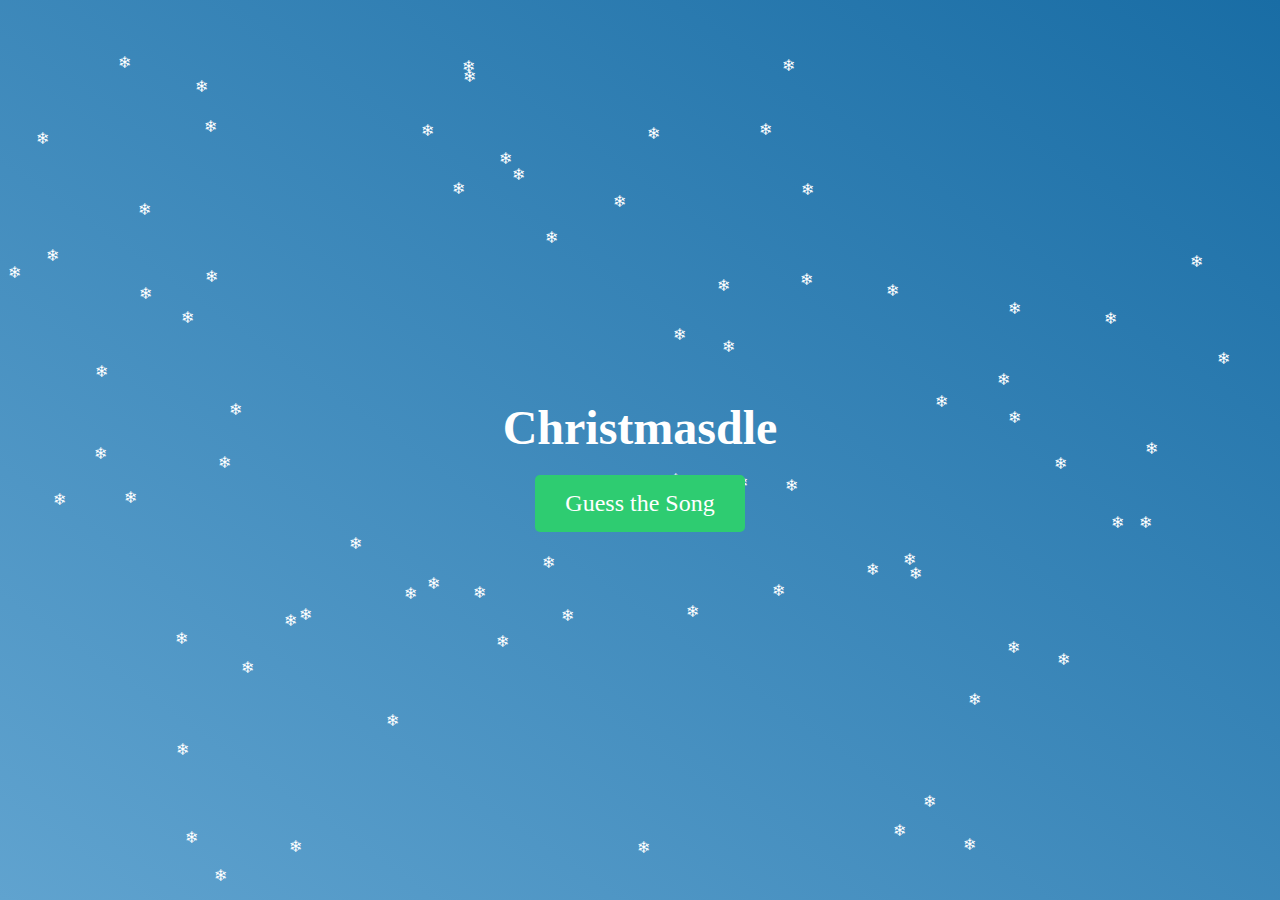
==== index.html @ de4a876a "Version v1" ====
<!DOCTYPE html>
<head>
  <meta charset="UTF-8">
  <meta name="viewport" content="width=device-width, initial-scale=1.0">
  <title>Christmasdle</title>
  <link rel="stylesheet" href="styles.css">
</head>
<body>
  <div id="container">
    <h1>Christmasdle</h1>
    <a href="/play.html" id="button">Guess the Song</a>
  </div>
  <div id="snowflakes"></div>
  <script src="script.js"></script>
</body>
</html>
---- styles.css ----
body, html {
  height: 100%;
  margin: 0;
  overflow: hidden;
}

body {
    background-image: linear-gradient(to bottom left, #196da5, #60a3cf);
  }
  
  #container {
    display: flex;
    flex-direction: column;
    align-items: center;
    justify-content: center;
    height: 100vh;
    position: relative;
    z-index: 2;
  }
  
  h1 {
    color: #ffffff; /* White text color */
    font-size: 3em;
    margin-bottom: 20px;
    font-family: 'cursive';
  }

  h3 {
    color: #ffffff; /* White text color */
    font-family: 'cursive';
  }
  
  #button {
    padding: 15px 30px;
    font-size: 1.5em;
    background-color: #2ecc71; /* Green button color */
    color: #ffffff; /* White text color */
    text-decoration: none;
    border: none;
    cursor: pointer;
    border-radius: 5px;
    z-index: 2;
  }
  
  #snowflakes {
    position: absolute;
    top: 0;
    left: 0;
    pointer-events: none;
    width: 100%;
    height: 100%;
  }
  
  .snowflake {
    position: absolute;
    color: #ffffff; /* White snowflake color */
    font-size: 1em;
    line-height: 1em;
    z-index: 1;
  }

  
  #container.play-container {
    height: 20vh;
  }

  #container.audio-container {
    height: 50vh
  }
  
  #container.select-container {
    height: 0vh
  }

  #audioContainer {
    text-align: center;
  }

  .controlButton {
    padding: 10px 20px;
    font-size: 16px;
    cursor: pointer;
    border: none;
    border-radius: 5px;
  }

  #startButton {
    background-color: #3498db;
    color: #ffffff;
  }

  #pauseButton {
    background-color: #e74c3c;
    color: #ffffff;
  }

  #restartButton {
    background-color: #2ecc71;
    color: #ffffff;
  }

  #volumeDial {
    margin-top: 20px;
    width: 100px;
  }

  #songDropdown {
    font-size: 14px;
  }

  #submitBtn {
    color: #3498db;
    background-color: white;
  }

  #textBox {
    margin-top: 10px;
    width: 200px;
    font-size: 14px;
    background-color: transparent;
    border: none;
  }
  
  #timeBox {
    margin-top: 20px;
  }

  .customDropdown {
    position: relative;
    display: inline-block;
    width: 200px;
  }

  .dropdownButton {
    background-color: #ffffff;
    color: #3498db;
    border: 1px solid #3498db;
    padding: 10px;
    border-radius: 5px;
    width: 100%;
    text-align: left;
    font-size: 16px;
    font-weight: bold;
  }

  .dropdownContent {
    display: none;
    position: absolute;
    background-color: #ffffff;
    box-shadow: 0 8px 16px rgba(0, 0, 0, 0.2);
    z-index: 1;
    width: 100%;
    border-radius: 5px;
    max-height: 200px; /* Set the maximum height */
    overflow-y: auto; /* Enable vertical scrollbar if needed */
  }

  .dropdownContent a {
    color: #3498db;
    padding: 12px 16px;
    text-decoration: none;
    display: block;
    font-size: 14px;
    font-weight: bold;
  }

  .selectedOption {
    color: #3498db;
    font-weight: bold;
    margin-top: 10px;
  }

  .dropdownContent a:hover {
    background-color: #3498db;
    color: #ffffff;
  }

  /* Show the dropdown content when the dropdown button is hovered over */
  .customDropdown:hover .dropdownContent {
    display: block;
  }
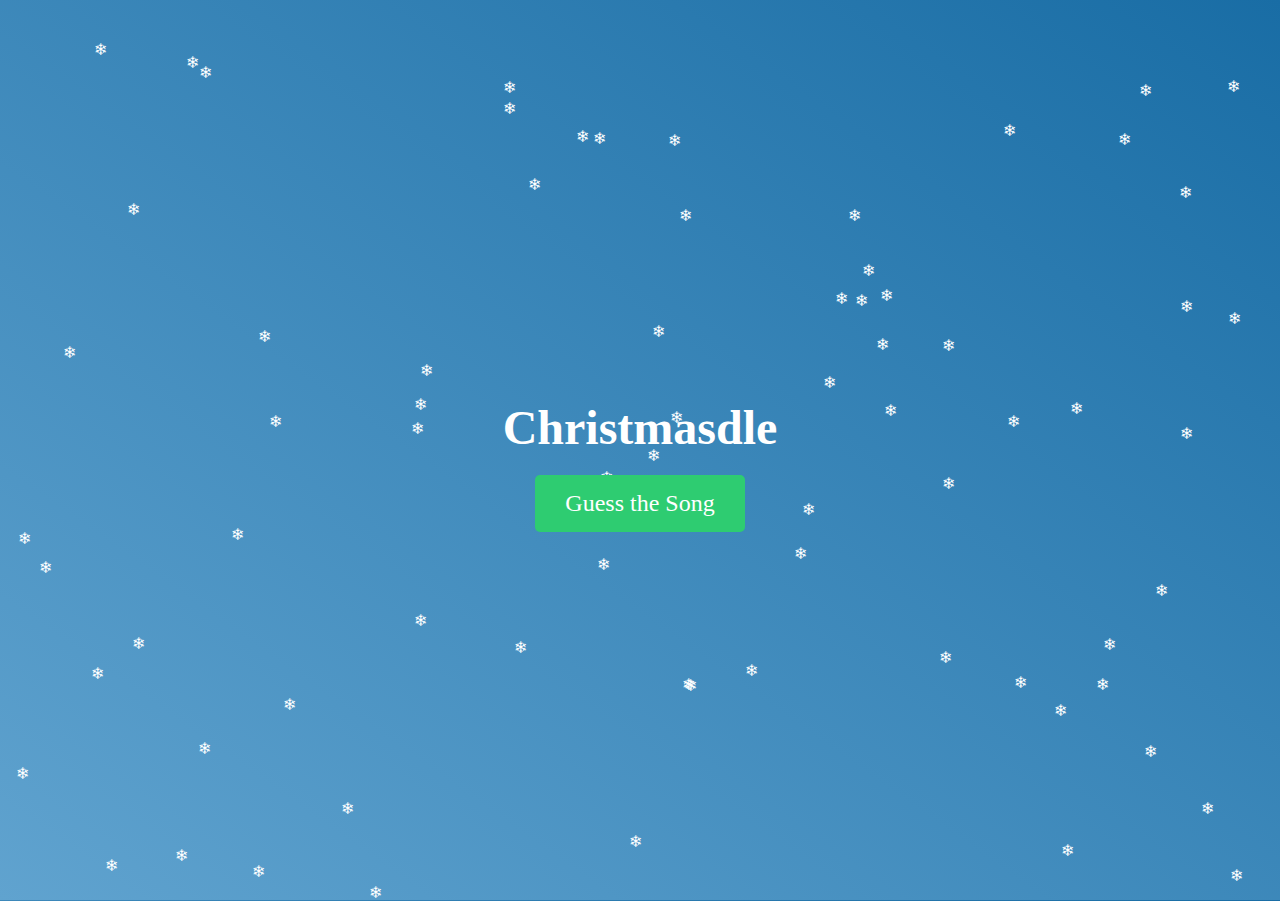
==== commit d60b79d8: "v1.0.2" ====
--- a/index.html
+++ b/index.html
@@ -6,11 +6,13 @@
   <link rel="stylesheet" href="styles.css">
 </head>
 <body>
-  <div id="container">
-    <h1>Christmasdle</h1>
-    <a href="/play.html" id="button">Guess the Song</a>
+  <div class="wrapper">
+    <div id="container">
+      <h1>Christmasdle</h1>
+      <a href="/play.html" id="button">Guess the Song</a>
+    </div>
+    <div id="snowflakes"></div>
+  <script src="script.js"></script>
   </div>
-  <div id="snowflakes"></div>
-  <script src="script.js"></script>
 </body>
 </html>
--- a/styles.css
+++ b/styles.css
@@ -19,22 +19,22 @@
   }
   
   h1 {
-    color: #ffffff; /* White text color */
+    color: #ffffff;
     font-size: 3em;
     margin-bottom: 20px;
     font-family: 'cursive';
   }
 
   h3 {
-    color: #ffffff; /* White text color */
+    color: #ffffff;
     font-family: 'cursive';
   }
   
   #button {
     padding: 15px 30px;
     font-size: 1.5em;
-    background-color: #2ecc71; /* Green button color */
-    color: #ffffff; /* White text color */
+    background-color: #2ecc71;
+    color: #ffffff;
     text-decoration: none;
     border: none;
     cursor: pointer;
@@ -53,7 +53,7 @@
   
   .snowflake {
     position: absolute;
-    color: #ffffff; /* White snowflake color */
+    color: #ffffff;
     font-size: 1em;
     line-height: 1em;
     z-index: 1;
@@ -151,8 +151,8 @@
     z-index: 1;
     width: 100%;
     border-radius: 5px;
-    max-height: 200px; /* Set the maximum height */
-    overflow-y: auto; /* Enable vertical scrollbar if needed */
+    max-height: 80vh;
+    overflow-y: auto;
   }
 
   .dropdownContent a {
@@ -175,7 +175,13 @@
     color: #ffffff;
   }
 
-  /* Show the dropdown content when the dropdown button is hovered over */
   .customDropdown:hover .dropdownContent {
     display: block;
+  }
+
+  .wrapper {
+    height: 100%;
+    display: flex;
+    flex-direction: column;
+    overflow: auto;
   }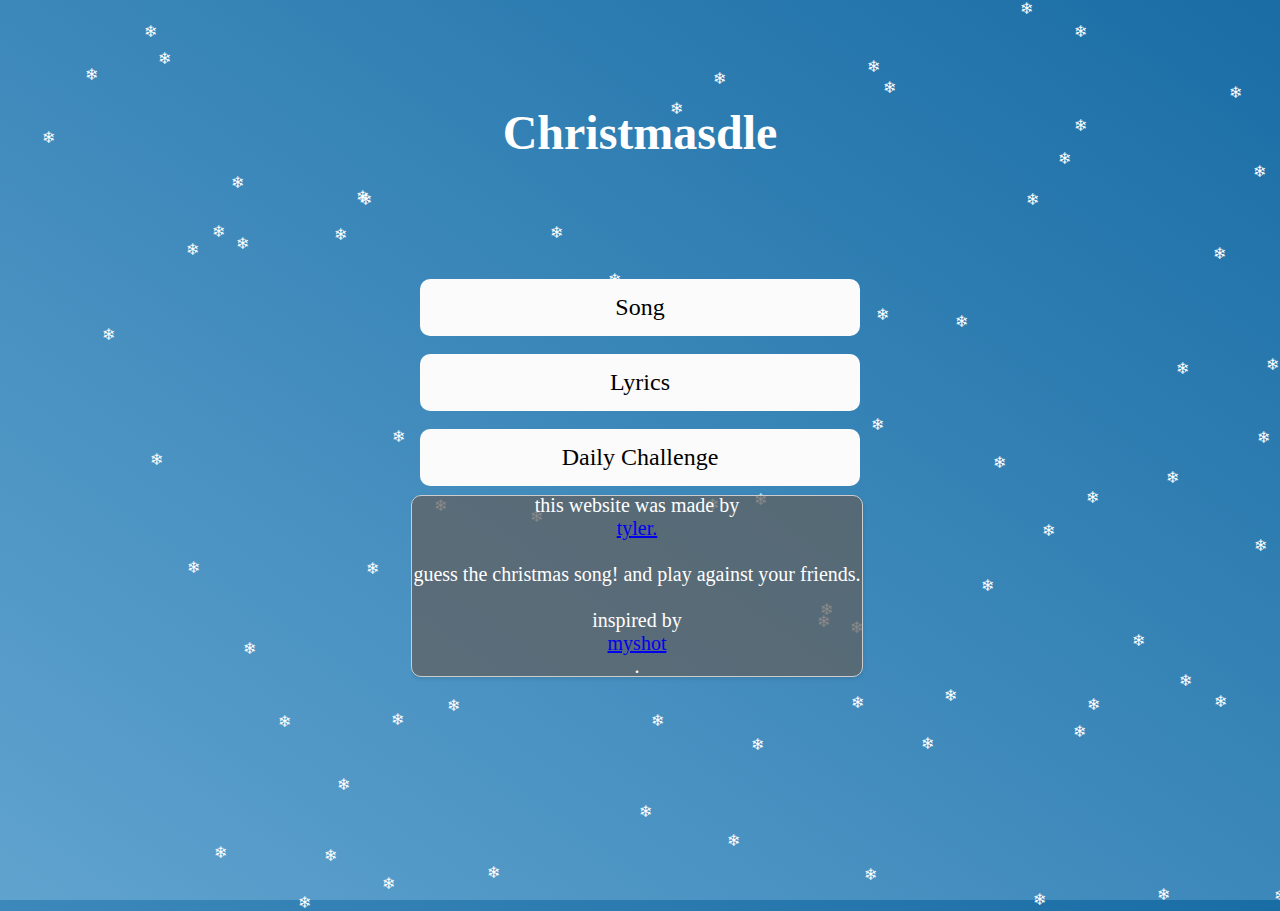
==== commit 68413aec: "hellooo" ====
--- a/index.html
+++ b/index.html
@@ -9,7 +9,16 @@
   <div class="wrapper">
     <div id="container">
       <h1>Christmasdle</h1>
-      <a href="/play.html" id="button">Guess the Song</a>
+    </div>
+    <div id="containerButton">
+      <a href="/play.html" id="button">Song</a>
+      <a href="/play.html" id="button">Lyrics</a>
+      <a href="/play.html" id="button">Daily Challenge</a>
+    </div>
+    <div id="container2">
+      this website was made by <a href="https://tyler.wiki">tyler.</a><br>
+      guess the christmas song! and play against your friends. <br><br>
+      inspired by <a href="https://my-shot.net">myshot</a>.
     </div>
     <div id="snowflakes"></div>
   <script src="script.js"></script>
--- a/styles.css
+++ b/styles.css
@@ -1,7 +1,9 @@
 body, html {
-  height: 100%;
+  height: 100vh;
   margin: 0;
   overflow: hidden;
+  display: flex;
+  justify-content: center;
 }
 
 body {
@@ -12,11 +14,42 @@
     display: flex;
     flex-direction: column;
     align-items: center;
+    justify-content: flex-end;
+    padding-top: 10vh;
+    height: 10vh;
+    position: relative;
+    z-index: 2;
+  }
+
+  #containerButton {
+    display: flex;
+    flex-direction: column;
+    align-items: center;
+    justify-content: flex-start;
+    padding-top: 10vh;
+    height: 25vh;
+    position: relative;
+    z-index: 2;
+  }
+
+  #container2 {
+    display: flex;
+    flex-direction: column;
+    align-items: center;
     justify-content: center;
-    height: 100vh;
-    position: relative;
-    z-index: 2;
-  }
+    height: 20vh;
+    position: relative;
+    background-color: rgba(96, 96, 96, 0.75);
+    border: 1px solid #ccc;
+    border-radius: 10px;
+    z-index: 2;
+    width: 50vh;
+    box-shadow: 0 2px 4px rgba(0, 0, 0, 0.1);
+    text-align: center;
+    font-size:20px;
+    color: white;
+  }
+
   
   h1 {
     color: #ffffff;
@@ -25,21 +58,35 @@
     font-family: 'cursive';
   }
 
+  pre {
+    font-family: inherit; /* Inherit font from the parent element */
+  }
+
   h3 {
     color: #ffffff;
     font-family: 'cursive';
   }
   
   #button {
-    padding: 15px 30px;
+    padding: 15px 20px;
     font-size: 1.5em;
-    background-color: #2ecc71;
-    color: #ffffff;
+    border: black;
+    border: 10vh;
+    background-color: #fbfbfb;
+    color: #000000;
     text-decoration: none;
     border: none;
     cursor: pointer;
-    border-radius: 5px;
-    z-index: 2;
+    border-radius: 10px;
+    z-index: 2;
+    transition: background-color 0.3s ease;
+    margin: 1vh;
+    width:400px;
+    text-align: center;
+  }
+
+  #button:hover {
+    background-color: #959595; /* Background color when hovered */
   }
   
   #snowflakes {
@@ -61,15 +108,15 @@
 
   
   #container.play-container {
-    height: 20vh;
+    height: 30vh;
   }
 
   #container.audio-container {
-    height: 50vh
+    height: 0vh
   }
   
   #container.select-container {
-    height: 0vh
+    height: 10vh
   }
 
   #audioContainer {
@@ -151,7 +198,7 @@
     z-index: 1;
     width: 100%;
     border-radius: 5px;
-    max-height: 80vh;
+    max-height: 40vh;
     overflow-y: auto;
   }
 
@@ -175,7 +222,7 @@
     color: #ffffff;
   }
 
-  .customDropdown:hover .dropdownContent {
+  .openDropdown .dropdownContent {
     display: block;
   }
 
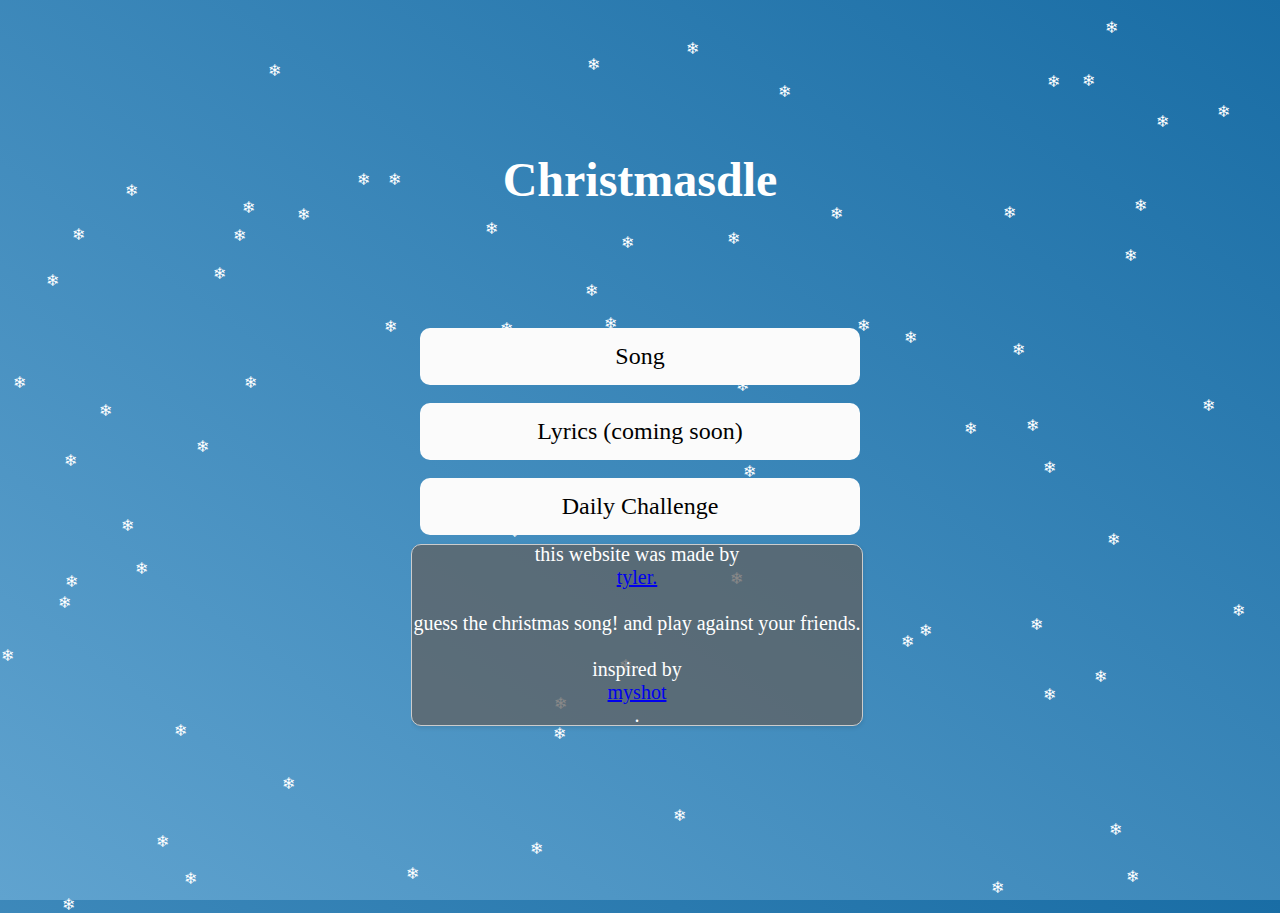
==== commit e152e39c: "dailllyyyyy" ====
--- a/index.html
+++ b/index.html
@@ -12,8 +12,8 @@
     </div>
     <div id="containerButton">
       <a href="/play.html" id="button">Song</a>
-      <a href="/play.html" id="button">Lyrics</a>
-      <a href="/play.html" id="button">Daily Challenge</a>
+      <a  id="button">Lyrics (coming soon)</a>
+      <a href="/daily.html" id="button">Daily Challenge</a>
     </div>
     <div id="container2">
       this website was made by <a href="https://tyler.wiki">tyler.</a><br>
--- a/styles.css
+++ b/styles.css
@@ -15,8 +15,8 @@
     flex-direction: column;
     align-items: center;
     justify-content: flex-end;
-    padding-top: 10vh;
-    height: 10vh;
+    padding-top: 30%;
+    height: 10%;
     position: relative;
     z-index: 2;
   }
@@ -26,8 +26,8 @@
     flex-direction: column;
     align-items: center;
     justify-content: flex-start;
-    padding-top: 10vh;
-    height: 25vh;
+    padding-top: 20%;
+    height: 25%;
     position: relative;
     z-index: 2;
   }
@@ -37,7 +37,7 @@
     flex-direction: column;
     align-items: center;
     justify-content: center;
-    height: 20vh;
+    height: 20%;
     position: relative;
     background-color: rgba(96, 96, 96, 0.75);
     border: 1px solid #ccc;
@@ -49,6 +49,7 @@
     font-size:20px;
     color: white;
   }
+  
 
   
   h1 {
@@ -112,11 +113,11 @@
   }
 
   #container.audio-container {
-    height: 0vh
+    height: 10%
   }
   
   #container.select-container {
-    height: 10vh
+    height: 10%
   }
 
   #audioContainer {
@@ -198,7 +199,7 @@
     z-index: 1;
     width: 100%;
     border-radius: 5px;
-    max-height: 40vh;
+    max-height: 20vh;
     overflow-y: auto;
   }
 
@@ -231,4 +232,34 @@
     display: flex;
     flex-direction: column;
     overflow: auto;
-  }+  }
+
+  #popup {
+    background-color: white;
+    display: flex;
+    flex-direction: column;
+    align-items: center;
+    justify-content: center;
+    height: 20%;
+    position: absolute; /* Change position to absolute */
+    top: 40%; /* Adjust top position as needed */
+    left: 50%; /* Center horizontally */
+    transform: translate(-50%, -30%); /* Center horizontally and vertically */
+    width: 20%;
+    height: 5%;
+    padding: 15% 1%;
+    z-index: 2;
+    border-radius: 10px;
+    font-size:20px;
+    visibility:hidden;
+  }
+
+  #attempts {
+    display: flex;
+    flex-direction: column;
+    align-items: center;
+    justify-content: center;
+    font-size:40px;
+    margin: 5vh;
+  }
+  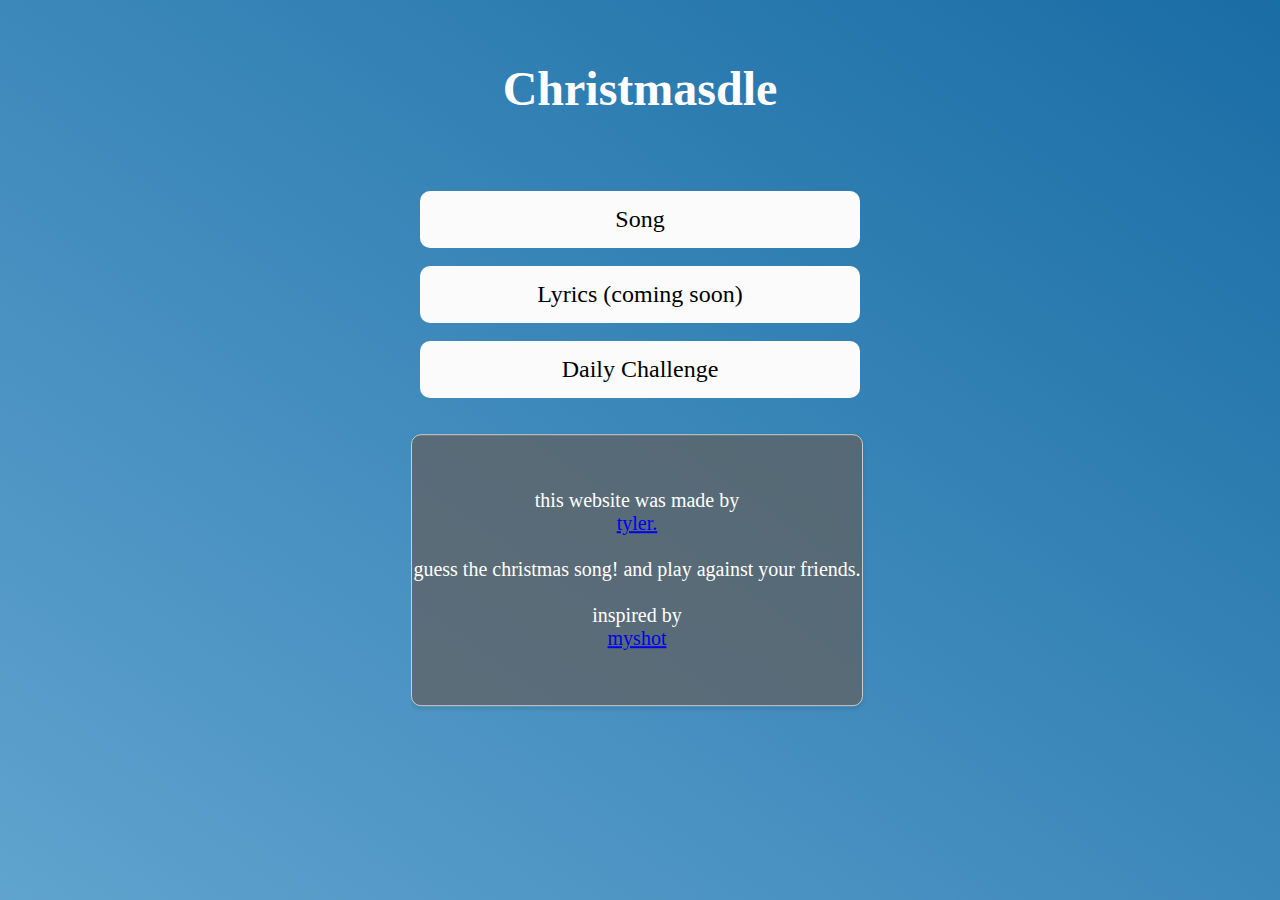
==== commit 562ef04c: "mobile support" ====
--- a/index.html
+++ b/index.html
@@ -18,7 +18,7 @@
     <div id="container2">
       this website was made by <a href="https://tyler.wiki">tyler.</a><br>
       guess the christmas song! and play against your friends. <br><br>
-      inspired by <a href="https://my-shot.net">myshot</a>.
+      inspired by <a href="https://my-shot.net">myshot</a>
     </div>
     <div id="snowflakes"></div>
   <script src="script.js"></script>
--- a/styles.css
+++ b/styles.css
@@ -15,7 +15,7 @@
     flex-direction: column;
     align-items: center;
     justify-content: flex-end;
-    padding-top: 30%;
+    padding-top: 10%;
     height: 10%;
     position: relative;
     z-index: 2;
@@ -26,7 +26,7 @@
     flex-direction: column;
     align-items: center;
     justify-content: flex-start;
-    padding-top: 20%;
+    padding-top: 10%;
     height: 25%;
     position: relative;
     z-index: 2;
@@ -37,7 +37,7 @@
     flex-direction: column;
     align-items: center;
     justify-content: center;
-    height: 20%;
+    height: 30%;
     position: relative;
     background-color: rgba(96, 96, 96, 0.75);
     border: 1px solid #ccc;
@@ -48,6 +48,7 @@
     text-align: center;
     font-size:20px;
     color: white;
+    transform: translate(0, 10%);
   }
   
 
@@ -109,7 +110,7 @@
 
   
   #container.play-container {
-    height: 30vh;
+    height: 25%;
   }
 
   #container.audio-container {
@@ -262,4 +263,5 @@
     font-size:40px;
     margin: 5vh;
   }
+ 
   